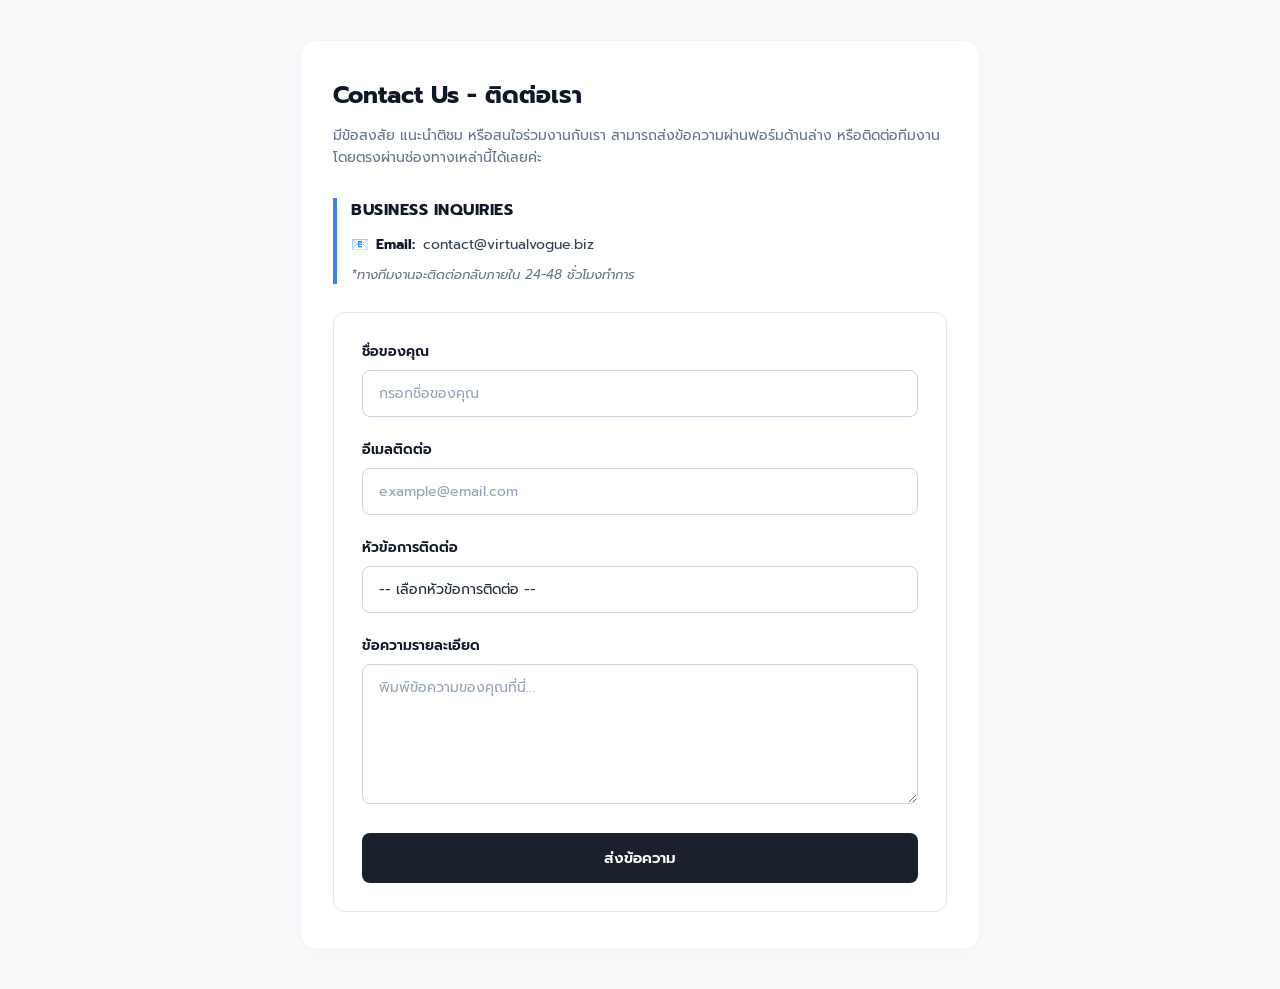
==== contact_form.html @ 4ede6a50 "Add files via upload" ====
<!DOCTYPE html>
<html lang="th">
<head>
    <meta charset="UTF-8">
    <meta name="viewport" content="width=device-width, initial-scale=1.0">
    <title>Contact Us - ติดต่อเรา</title>
    <!-- โหลดฟอนต์ Prompt จาก Google Fonts ให้สวยเหมือนในแบบ -->
    <link rel="preconnect" href="https://fonts.googleapis.com">
    <link rel="preconnect" href="https://fonts.gstatic.com" crossorigin>
    <link href="https://fonts.googleapis.com/css2?family=Prompt:wght@300;400;500;600;700&display=swap" rel="stylesheet">
    
    <style>
        * {
            box-sizing: border-box;
            margin: 0;
            padding: 0;
            font-family: 'Prompt', -apple-system, BlinkMacSystemFont, "Segoe UI", Roboto, sans-serif;
        }

        body {
            background-color: #f8fafc;
            color: #334155;
            display: flex;
            justify-content: center;
            align-items: center;
            min-height: 100vh;
            padding: 40px 20px;
        }

        .container {
            width: 100%;
            max-width: 680px;
            background: #ffffff;
            border-radius: 16px;
            padding: 36px 32px;
            box-shadow: 0 4px 25px rgba(0, 0, 0, 0.03);
            border: 1px solid #f1f5f9;
        }

        /* Header Section */
        .header-title {
            font-size: 24px;
            font-weight: 700;
            color: #0f172a;
            margin-bottom: 12px;
        }

        .header-subtitle {
            font-size: 14px;
            color: #64748b;
            line-height: 1.6;
            margin-bottom: 28px;
            font-weight: 400;
        }

        /* Business Inquiries Section */
        .inquiry-box {
            border-left: 4px solid #3b82f6;
            padding-left: 14px;
            margin-bottom: 28px;
        }

        .inquiry-title {
            font-size: 16px;
            font-weight: 700;
            color: #0f172a;
            letter-spacing: 0.5px;
            margin-bottom: 12px;
            text-transform: uppercase;
        }

        .inquiry-email {
            font-size: 14px;
            color: #334155;
            display: flex;
            align-items: center;
            gap: 8px;
            margin-bottom: 10px;
        }

        .inquiry-email strong {
            color: #0f172a;
        }

        .inquiry-email a {
            color: #334155;
            text-decoration: none;
        }

        .inquiry-note {
            font-size: 13px;
            color: #64748b;
            font-style: italic;
        }

        /* Form Container Box */
        .form-card {
            background: #ffffff;
            border: 1px solid #e2e8f0;
            border-radius: 12px;
            padding: 28px;
        }

        .form-group {
            margin-bottom: 22px;
        }

        .form-label {
            display: block;
            font-size: 14px;
            font-weight: 600;
            color: #0f172a;
            margin-bottom: 8px;
        }

        .form-control {
            width: 100%;
            padding: 12px 16px;
            font-size: 14px;
            color: #1e293b;
            background-color: #ffffff;
            border: 1px solid #cbd5e1;
            border-radius: 8px;
            outline: none;
            transition: all 0.2s ease-in-out;
        }

        .form-control::placeholder {
            color: #94a3b8;
        }

        .form-control:focus {
            border-color: #3b82f6;
            box-shadow: 0 0 0 3px rgba(59, 130, 246, 0.12);
        }

        select.form-control {
            appearance: none;
            background-image: url("data:image/svg+xml,%3Csvg xmlns='http://www.w3.org/2000/svg' fill='none' viewBox='0 0 24 24' stroke='%2064748b'%3E%3Cpath stroke-linecap='round' stroke-linejoin='round' stroke-width='2' d='M19 9l-7 7-7-7'%3E%3C/path%3E%3C/svg%3E");
            background-repeat: no-repeat;
            background-position: right 14px center;
            background-size: 16px;
            padding-right: 40px;
            cursor: pointer;
        }

        textarea.form-control {
            min-height: 140px;
            resize: vertical;
            line-height: 1.5;
        }

        .btn-submit {
            width: 100%;
            padding: 14px;
            background-color: #1a202c;
            color: #ffffff;
            border: none;
            border-radius: 8px;
            font-size: 15px;
            font-weight: 600;
            cursor: pointer;
            transition: background-color 0.2s ease, transform 0.1s ease;
            display: flex;
            justify-content: center;
            align-items: center;
            gap: 8px;
        }

        .btn-submit:hover {
            background-color: #2d3748;
        }

        .btn-submit:active {
            transform: scale(0.99);
        }

        .btn-submit:disabled {
            background-color: #94a3b8;
            cursor: not-allowed;
        }

        /* Alert Status Message */
        .status-message {
            margin-top: 16px;
            padding: 12px 16px;
            border-radius: 8px;
            font-size: 14px;
            font-weight: 500;
            display: none;
            text-align: center;
        }

        .status-message.success {
            display: block;
            background-color: #f0fdf4;
            color: #166534;
            border: 1px solid #bbf7d0;
        }

        .status-message.error {
            display: block;
            background-color: #fef2f2;
            color: #991b1b;
            border: 1px solid #fecaca;
        }

        /* Loading Spinner */
        .spinner {
            width: 18px;
            height: 18px;
            border: 2px solid #ffffff;
            border-bottom-color: transparent;
            border-radius: 50%;
            display: inline-block;
            box-sizing: border-box;
            animation: rotation 1s linear infinite;
        }

        @keyframes rotation {
            0% { transform: rotate(0deg); }
            100% { transform: rotate(360deg); }
        }

        @media (max-width: 480px) {
            .container {
                padding: 24px 18px;
            }
            .form-card {
                padding: 18px;
            }
        }
    </style>
</head>
<body>

    <div class="container">
        <!-- Main Title Section -->
        <h1 class="header-title">Contact Us - ติดต่อเรา</h1>
        <p class="header-subtitle">
            มีข้อสงสัย แนะนำติชม หรือสนใจร่วมงานกับเรา สามารถส่งข้อความผ่านฟอร์มด้านล่าง หรือติดต่อทีมงานโดยตรงผ่านช่องทางเหล่านี้ได้เลยค่ะ
        </p>

        <!-- Business Inquiries Box -->
        <div class="inquiry-box">
            <div class="inquiry-title">BUSINESS INQUIRIES</div>
            <div class="inquiry-email">
                <span>📧</span>
                <strong>Email:</strong> 
                <a href="mailto:contact@virtualvogue.biz">contact@virtualvogue.biz</a>
            </div>
            <div class="inquiry-note">*ทางทีมงานจะติดต่อกลับภายใน 24-48 ชั่วโมงทำการ</div>
        </div>

        <!-- Form Box -->
        <div class="form-card">
            <form id="contactForm">
                <!-- Field 1: Name -->
                <div class="form-group">
                    <label class="form-label" for="name">ชื่อของคุณ</label>
                    <input type="text" id="name" name="name" class="form-control" placeholder="กรอกชื่อของคุณ" required>
                </div>

                <!-- Field 2: Email -->
                <div class="form-group">
                    <label class="form-label" for="email">อีเมลติดต่อ</label>
                    <input type="email" id="email" name="email" class="form-control" placeholder="example@email.com" required>
                </div>

                <!-- Field 3: Subject -->
                <div class="form-group">
                    <label class="form-label" for="subject">หัวข้อการติดต่อ</label>
                    <select id="subject" name="subject" class="form-control" required>
                        <option value="" disabled selected>-- เลือกหัวข้อการติดต่อ --</option>
                        <option value="สอบถามข้อมูลทั่วไป">สอบถามข้อมูลทั่วไป</option>
                        <option value="สนใจร่วมงาน / พันธมิตรทางธุรกิจ">สนใจร่วมงาน / พันธมิตรทางธุรกิจ</option>
                        <option value="แจ้งปัญหาการใช้งาน">แจ้งปัญหาการใช้งาน</option>
                        <option value="ข้อเสนอแนะ / อื่นๆ">ข้อเสนอแนะ / อื่นๆ</option>
                    </select>
                </div>

                <!-- Field 4: Message -->
                <div class="form-group">
                    <label class="form-label" for="message">ข้อความรายละเอียด</label>
                    <textarea id="message" name="message" class="form-control" placeholder="พิมพ์ข้อความของคุณที่นี่..." required></textarea>
                </div>

                <!-- Submit Button -->
                <button type="submit" id="submitBtn" class="btn-submit">
                    <span id="btnText">ส่งข้อความ</span>
                </button>

                <!-- Status Alert Box -->
                <div id="statusMessage" class="status-message"></div>
            </form>
        </div>
    </div>

    <script>
        // ⚠️ วาง Web App URL ที่ก๊อปปี้มาจาก Apps Script ในขั้นตอนที่ 2 ตรงนี้ได้เลยครับ
        const APPS_SCRIPT_URL = "https://script.google.com/macros/s/AKfycbzXd1JbH3Z5T3yQ27ZhhbxfeGU7hCIw2tOzt7DDhRw_IvGGsMItnAonW_cyzn_5g1aG/exec";

        const form = document.getElementById('contactForm');
        const submitBtn = document.getElementById('submitBtn');
        const btnText = document.getElementById('btnText');
        const statusMessage = document.getElementById('statusMessage');

        form.addEventListener('submit', function (e) {
            e.preventDefault();

            // เปลี่ยนปุ่มเป็นสถานะกำลังส่ง
            submitBtn.disabled = true;
            btnText.innerHTML = '<span class="spinner"></span> กำลังส่งข้อความ...';
            statusMessage.className = 'status-message';
            statusMessage.style.display = 'none';

            // ดึงข้อมูลจากฟอร์ม
            const formData = new FormData(form);

            // ส่งข้อมูลไปยัง Google Apps Script
            fetch(APPS_SCRIPT_URL, {
                method: 'POST',
                body: formData
            })
            .then(response => response.json())
            .then(data => {
                if (data.result === 'success') {
                    statusMessage.textContent = 'ส่งข้อความสำเร็จ! ทางทีมงานจะรีบติดต่อกลับโดยเร็วที่สุด';
                    statusMessage.className = 'status-message success';
                    form.reset(); // ล้างฟอร์มเมื่อส่งสำเร็จ
                } else {
                    throw new Error(data.error || 'เกิดข้อผิดพลาดในการบันทึกข้อมูล');
                }
            })
            .catch(error => {
                console.error('Error:', error);
                statusMessage.textContent = 'เกิดข้อผิดพลาดในการส่งข้อมูล กรุณาลองใหม่อีกครั้ง';
                statusMessage.className = 'status-message error';
            })
            .finally(() => {
                // คืนค่าปุ่มส่งข้อความให้กดได้ใหม่
                submitBtn.disabled = false;
                btnText.textContent = 'ส่งข้อความ';
            });
        });
    </script>
</body>
</html>
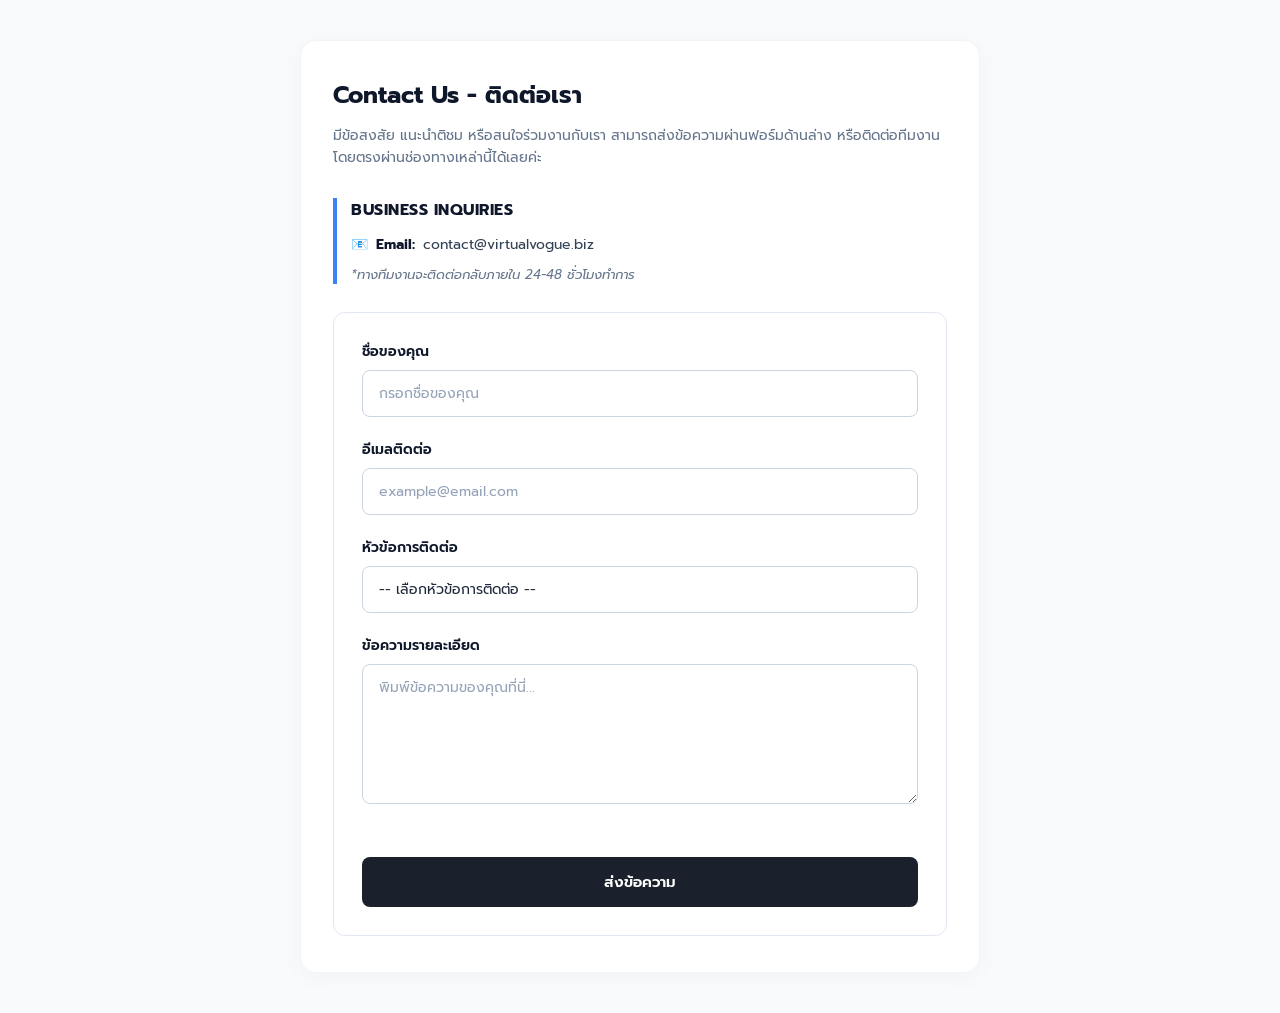
==== commit 7c2274e6: "Update contact_form.html" ====
--- a/contact_form.html
+++ b/contact_form.html
@@ -8,6 +8,12 @@
     <link rel="preconnect" href="https://fonts.googleapis.com">
     <link rel="preconnect" href="https://fonts.gstatic.com" crossorigin>
     <link href="https://fonts.googleapis.com/css2?family=Prompt:wght@300;400;500;600;700&display=swap" rel="stylesheet">
+    <link rel="preconnect" href="https://challenges.cloudflare.com" />
+
+<script src="https://challenges.cloudflare.com/turnstile/v0/api.js"
+	async
+	defer
+ ></script>
     
     <style>
         * {
@@ -284,6 +290,8 @@
                     <label class="form-label" for="message">ข้อความรายละเอียด</label>
                     <textarea id="message" name="message" class="form-control" placeholder="พิมพ์ข้อความของคุณที่นี่..." required></textarea>
                 </div>
+<br />
+                <div class="cf-turnstile" data-sitekey="0x4AAAAAAEPXVaiFC0qhqwdM"></div>
 
                 <!-- Submit Button -->
                 <button type="submit" id="submitBtn" class="btn-submit">
@@ -345,4 +353,4 @@
         });
     </script>
 </body>
-</html>+</html>
